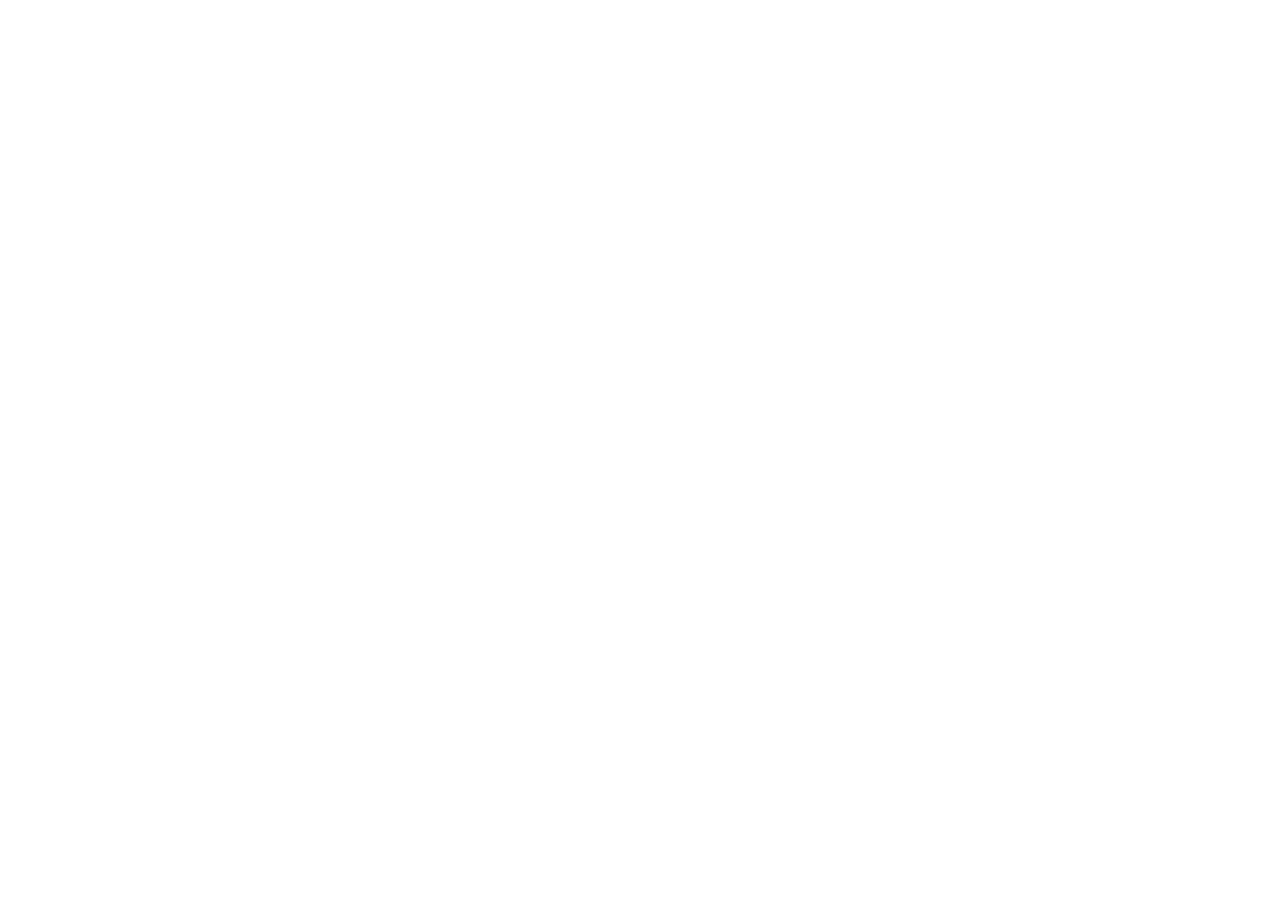
==== index.html @ 0b1123d2 "first commit" ====
<!DOCTYPE html>
<html lang="en">
<head>
    <meta charset="UTF-8">
    <meta name="viewport" content="width=device-width, initial-scale=1.0">
    <title>Calculator Website</title>
</head>
<body>
    
</body>
</html>
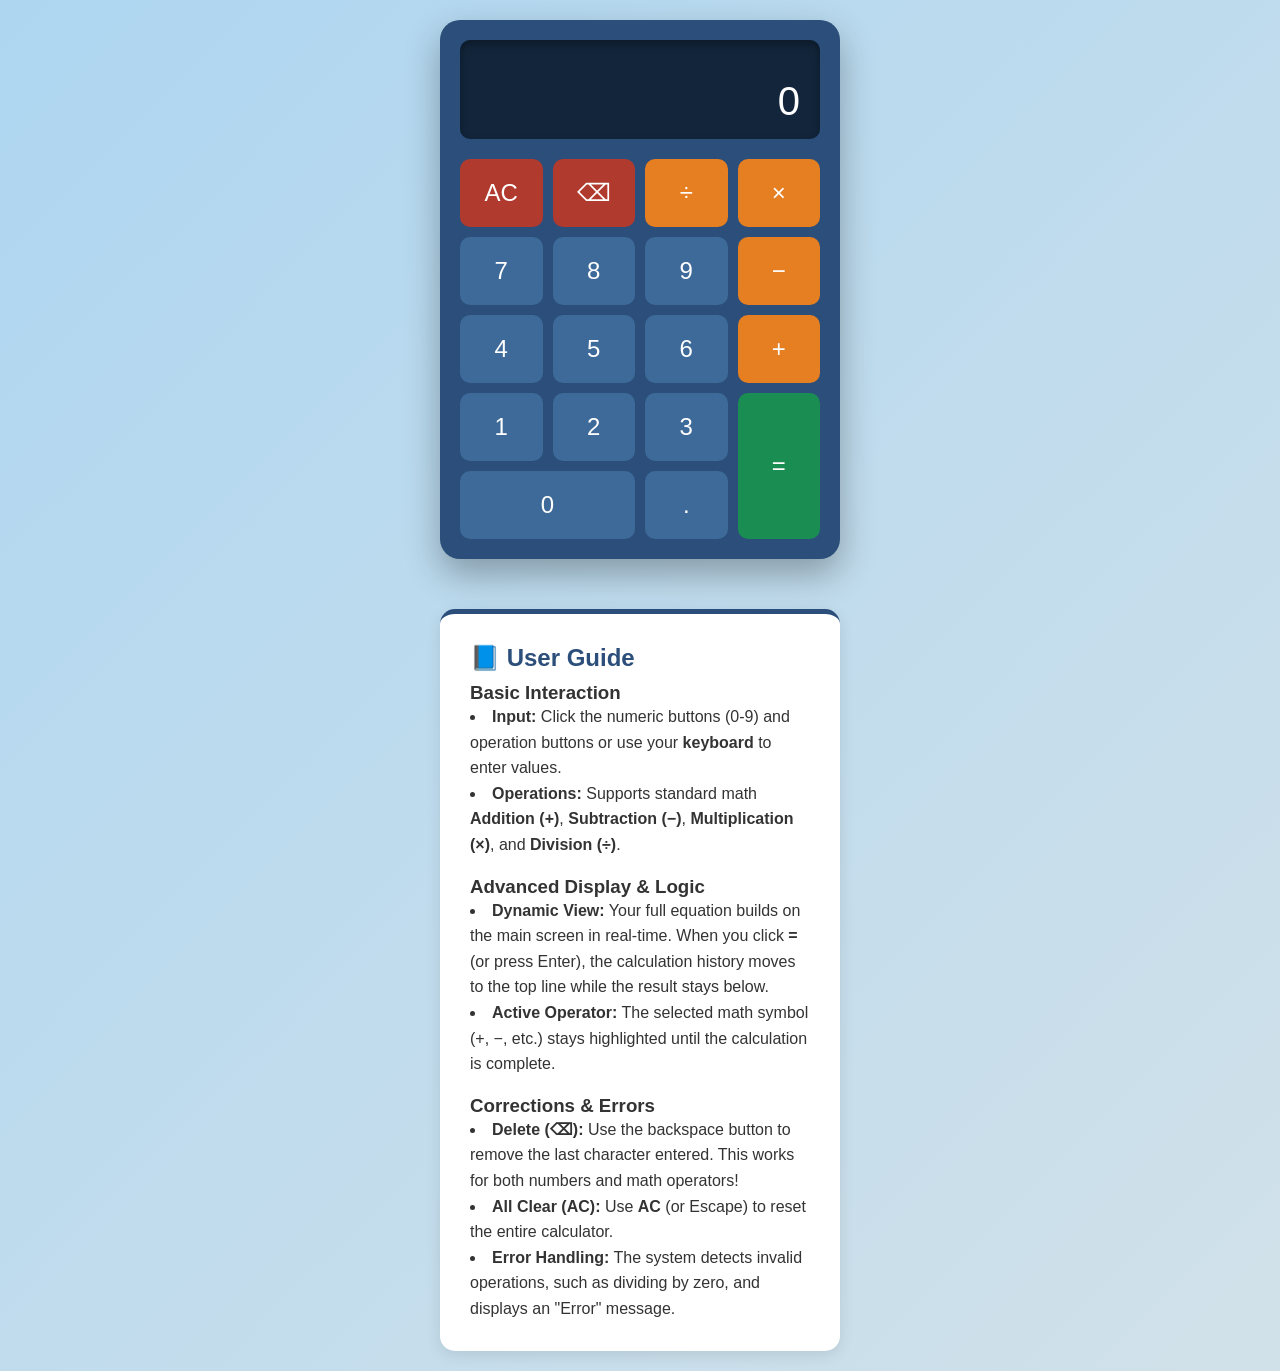
==== commit 89a35a27: "sample" ====
--- a/index.html
+++ b/index.html
@@ -3,9 +3,71 @@
 <head>
     <meta charset="UTF-8">
     <meta name="viewport" content="width=device-width, initial-scale=1.0">
+    <link rel="stylesheet" href="style.css">
     <title>Calculator Website</title>
+    
 </head>
 <body>
+
+    <main class="container">
+        <div class="calculator">
+            <div class="display" id="display">
+                <div class="previous" id="previous-operand"></div>
+                <div class="current" id="current-operand">0</div>
+            </div>
+            
+            <div class="keypad">
+                <button class="btn action-btn" id="all-clear">AC</button>
+                <button class="btn action-btn" id="backspace">⌫</button>
+                <button class="btn operator" data-operator="/">÷</button>
+                <button class="btn operator" data-operator="*">×</button>
+                
+                <button class="btn number">7</button>
+                <button class="btn number">8</button>
+                <button class="btn number">9</button>
+                <button class="btn operator" data-operator="-">−</button>
+                
+                <button class="btn number">4</button>
+                <button class="btn number">5</button>
+                <button class="btn number">6</button>
+                <button class="btn operator" data-operator="+">+</button>
+                
+                <button class="btn number">1</button>
+                <button class="btn number">2</button>
+                <button class="btn number">3</button>
+                <button class="btn equals" id="equals">=</button>
+                
+                <button class="btn number zero">0</button>
+                <button class="btn number dot">.</button>
+            </div>
+        </div>
+
+        <section class="instructions">
+    <h2>📘 User Guide</h2>
     
+    <div class="guide-content">
+        <h3>Basic Interaction</h3>
+        <ul>
+            <li><strong>Input:</strong> Click the numeric buttons (0-9) and operation buttons or use your <b>keyboard</b> to enter values.</li>
+            <li><strong>Operations:</strong> Supports standard math <strong>Addition (+)</strong>, <strong>Subtraction (−)</strong>, <strong>Multiplication (×)</strong>, and <strong>Division (÷)</strong>.</li>
+        </ul>
+        <br>
+        <h3>Advanced Display & Logic</h3>
+        <ul>
+            <li><strong>Dynamic View:</strong> Your full equation builds on the main screen in real-time. When you click <strong>=</strong> (or press <code>Enter</code>), the calculation history moves to the top line while the result stays below.</li>
+            <li><strong>Active Operator:</strong> The selected math symbol (+, −, etc.) stays highlighted until the calculation is complete.</li>
+        </ul>
+        <br>
+        <h3>Corrections & Errors</h3>
+        <ul>
+            <li><strong>Delete (⌫):</strong> Use the backspace button to remove the last character entered. This works for both numbers and math operators!</li>
+            <li><strong>All Clear (AC):</strong> Use <strong>AC</strong> (or <code>Escape</code>) to reset the entire calculator.</li>
+            <li><strong>Error Handling:</strong> The system detects invalid operations, such as dividing by zero, and displays an "Error" message.</li>
+        </ul>
+    </div>
+</section>
+    </main>
+
+    <script src="script.js"></script>
 </body>
 </html>
--- a/style.css
+++ b/style.css
@@ -0,0 +1,156 @@
+* {
+            box-sizing: border-box;
+            margin: 0;
+            padding: 0;
+            font-family: 'Segoe UI', Tahoma, Geneva, Verdana, sans-serif;
+        }
+
+        body {
+            background: linear-gradient(135deg, #aed6f1 0%, #d1e1e9 100%);
+            display: flex;
+            justify-content: center;
+            align-items: center;
+            min-height: 100vh;
+            padding: 20px;
+            color: #333;
+        }
+
+        .container {
+            display: flex;
+            flex-direction: column;
+            align-items: center;
+            gap: 30px;
+            max-width: 400px;
+            width: 100%;
+        }
+
+        .calculator {
+            background-color: #2b4e7a;
+            border-radius: 20px;
+            box-shadow: 0 15px 35px rgba(0, 0, 0, 0.3);
+            width: 100%;
+            padding: 20px;
+            overflow: hidden;
+        }
+
+        .display {
+            background-color: #12253a;
+            padding: 15px 20px;
+            border-radius: 10px;
+            margin-bottom: 20px;
+            min-height: 90px;
+            box-shadow: inset 0 4px 8px rgba(0,0,0,0.3);
+            display: flex;
+            flex-direction: column;
+            align-items: flex-end;
+            justify-content: space-between;
+            word-wrap: break-word;
+            word-break: break-all;
+        }
+
+        .previous {
+            color: rgba(255, 255, 255, 0.6);
+            font-size: 1.2rem;
+            min-height: 1.5rem;
+        }
+
+        .current {
+            color: #ffffff;
+            font-size: 2.5rem;
+        }
+
+        .keypad {
+            display: grid;
+            grid-template-columns: repeat(4, 1fr);
+            gap: 10px;
+        }
+
+        .btn {
+            border: none;
+            border-radius: 10px;
+            font-size: 1.5rem;
+            padding: 20px 0;
+            cursor: pointer;
+            background-color: #3d6a99;
+            color: #ffffff;
+            transition: all 0.2s ease;
+        }
+
+        .action-btn {
+            background-color: #b03a2e;
+        }
+
+        .action-btn:hover {
+            background-color: #9c2e25;
+        }
+
+        .btn:hover {
+            background-color: #4a7ab5;
+        }
+
+        .btn:active {
+            transform: scale(0.95);
+        }
+
+        .operator {
+            background-color: #e67e22;
+        }
+
+        .operator:hover {
+            background-color: #cd6e1a;
+        }
+
+        .operator.active {
+            background-color: #ffffff;
+            color: #e67e22;
+            transform: scale(0.95);
+            box-shadow: inset 0 3px 5px rgba(0,0,0,0.2);
+        }
+
+        .equals {
+            grid-column: 4;
+            grid-row: 4 / span 2;
+            background-color: #1a8e52;
+        }
+
+        .equals:hover {
+            background-color: #147a46;
+        }
+
+        .zero {
+            grid-column: span 2;
+        }
+
+        .instructions {
+            background-color: #ffffff;
+            padding: 30px;
+            border-radius: 15px;
+            box-shadow: 0 4px 15px rgba(0,0,0,0.1);
+            width: 100%;
+            margin-top: 20px; /* Space between calculator and guide */
+            border-top: 5px solid #2b4e7a; /* A blue accent bar to match your theme */
+        }
+
+        .instructions h2 {
+            margin-bottom: 10px;
+            color: #2b4e7a;
+        }
+
+        .instructions p {
+            margin-bottom: 10px;
+        }
+
+        .instructions ul {
+            list-style-position: inside;
+            line-height: 1.6;
+        }
+
+        @media (max-width: 400px) {
+            .btn {
+                font-size: 1.2rem;
+                padding: 15px 0;
+            }
+            .current {
+                font-size: 2rem;
+            }
+        }
